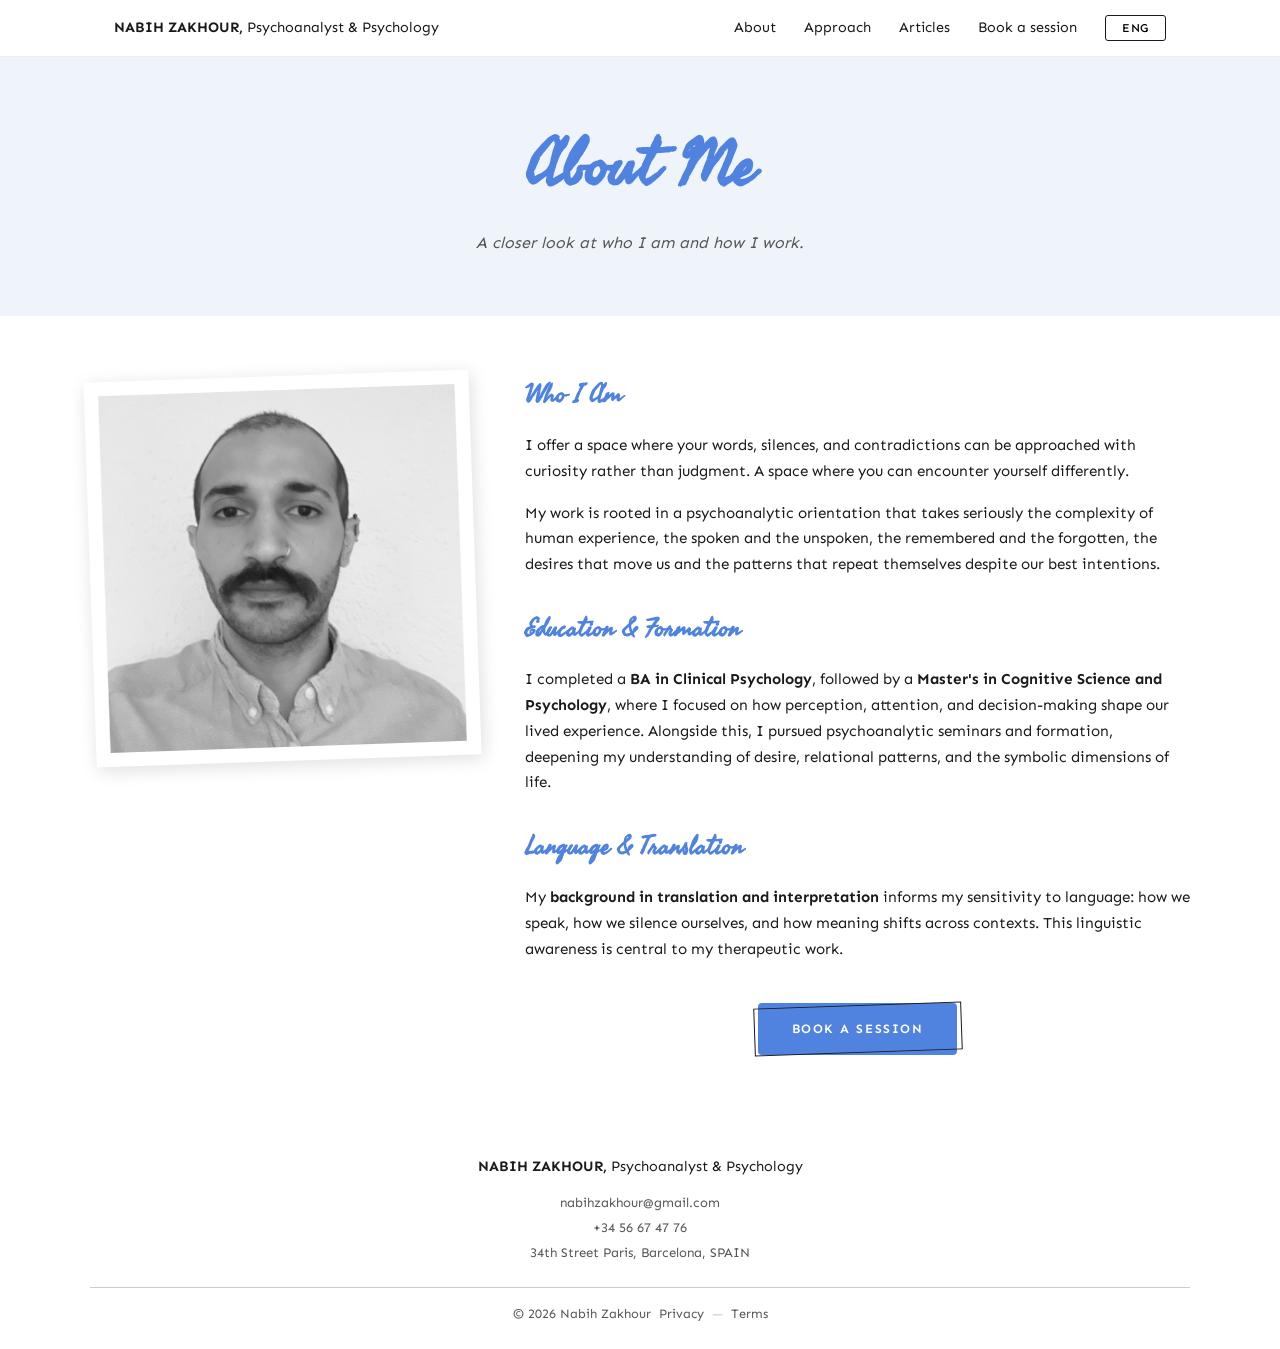
==== about.html @ 04f9e593 "Add Learn More and More About Me buttons to hero sections, create about page - Hero 1 (index.html): " ====
<!DOCTYPE html>
<html lang="en">
<head>
  <meta charset="UTF-8">
  <meta name="viewport" content="width=device-width, initial-scale=1.0">
  <title>About — Nabih Zakhour</title>
  <meta name="description" content="Learn more about Nabih Zakhour — Psychoanalyst based in Barcelona, Spain.">
  <link rel="preconnect" href="https://fonts.googleapis.com">
  <link rel="preconnect" href="https://fonts.gstatic.com" crossorigin>
  <link href="https://fonts.googleapis.com/css2?family=Seaweed+Script&family=Sen:wght@400;500;600;700;800&display=swap" rel="stylesheet">
  <link rel="stylesheet" href="css/style.css">
</head>
<body>

  <!-- Header -->
  <header class="header" id="header">
    <div class="header__inner">
      <a href="indexV2.html" class="header__logo">
        <span class="header__name">NABIH ZAKHOUR,</span> Psychoanalyst &amp; Psychology
      </a>
      <button class="header__menu-toggle" aria-label="Toggle menu" aria-expanded="false">
        <span></span><span></span><span></span>
      </button>
      <nav class="header__nav" id="main-nav">
        <a href="indexV2.html#about" class="header__nav-link">About</a>
        <a href="indexV2.html#approach" class="header__nav-link">Approach</a>
        <a href="indexV2.html#articles" class="header__nav-link">Articles</a>
        <a href="indexV2.html#contact" class="header__nav-link">Book a session</a>
        <button class="header__lang-btn">ENG</button>
      </nav>
    </div>
  </header>

  <!-- About Hero -->
  <section class="about-page-hero">
    <div class="about-page-hero__inner">
      <h1 class="about-page-hero__title">About Me</h1>
      <p class="about-page-hero__subtitle">A closer look at who I am and how I work.</p>
    </div>
  </section>

  <!-- About Content -->
  <section class="about-page">
    <div class="about-page__inner">
      <div class="about-page__image-wrapper">
        <div class="about__photo-frame">
          <img src="assets/images/portrait.jpg" alt="Nabih Zakhour" class="about__portrait">
        </div>
      </div>
      <div class="about-page__content">
        <h2>Who I Am</h2>
        <p>I offer a space where your words, silences, and contradictions can be approached with curiosity rather than judgment. A space where you can encounter yourself differently.</p>

        <p>My work is rooted in a psychoanalytic orientation that takes seriously the complexity of human experience, the spoken and the unspoken, the remembered and the forgotten, the desires that move us and the patterns that repeat themselves despite our best intentions.</p>

        <h2>Education & Formation</h2>
        <p>I completed a <strong>BA in Clinical Psychology</strong>, followed by a <strong>Master's in Cognitive Science and Psychology</strong>, where I focused on how perception, attention, and decision-making shape our lived experience. Alongside this, I pursued psychoanalytic seminars and formation, deepening my understanding of desire, relational patterns, and the symbolic dimensions of life.</p>

        <h2>Language & Translation</h2>
        <p>My <strong>background in translation and interpretation</strong> informs my sensitivity to language: how we speak, how we silence ourselves, and how meaning shifts across contexts. This linguistic awareness is central to my therapeutic work.</p>

        <div class="about-page__cta">
          <div class="btn-tilted-wrap">
            <a href="indexV2.html#contact" class="btn btn--primary">BOOK A SESSION</a>
          </div>
        </div>
      </div>
    </div>
  </section>

  <!-- Footer -->
  <footer class="footer">
    <div class="footer__inner">
      <p class="footer__brand"><strong>NABIH ZAKHOUR,</strong> Psychoanalyst &amp; Psychology</p>
      <div class="footer__contact">
        <a href="mailto:nabihzakhour@gmail.com">nabihzakhour@gmail.com</a>
        <span>+34 56 67 47 76</span>
        <span>34th Street Paris, Barcelona, SPAIN</span>
      </div>
      <div class="footer__bottom">
        <span>&copy; 2026 Nabih Zakhour</span>
        <a href="#">Privacy</a>
        <span class="footer__sep">—</span>
        <a href="#">Terms</a>
      </div>
    </div>
  </footer>

  <script src="js/main.js"></script>
</body>
</html>
---- css/style.css ----
/* =========================================
   CSS Variables & Reset
   ========================================= */

:root {
    --color-blue: #4a7abf;
    --color-blue-light: #c8daf0;
    --color-blue-bg: #d6e4f5;
    --color-blue-banner: #b8cfec;
    --color-white: #ffffff;
    --color-black: #1a1a1a;
    --color-gray: #555555;
    --color-gray-light: #f5f5f5;
    --color-border: #cccccc;

    --font-serif:
        "Sen", -apple-system, BlinkMacSystemFont, "Segoe UI", sans-serif;
    --font-sans:
        "Sen", -apple-system, BlinkMacSystemFont, "Segoe UI", sans-serif;
    --font-script: "Seaweed Script", cursive;

    --max-width: 1100px;
    --header-height: 56px;
}

*,
*::before,
*::after {
    margin: 0;
    padding: 0;
    box-sizing: border-box;
}

html {
    scroll-behavior: smooth;
    font-size: 16px;
}

body {
    font-family: var(--font-serif);
    color: var(--color-black);
    line-height: 1.6;
    background: var(--color-white);
    -webkit-font-smoothing: antialiased;
}

img {
    max-width: 100%;
    height: auto;
    display: block;
}

a {
    color: inherit;
    text-decoration: none;
}

h2 {
    font-family: var(--font-script);
    color: #5083e0;
    font-size: 250%;
}

/* =========================================
   Buttons
   ========================================= */

.btn {
    display: inline-block;
    font-family: var(--font-sans);
    font-size: 0.8rem;
    font-weight: 600;
    letter-spacing: 0.12em;
    padding: 14px 32px;
    cursor: pointer;
    transition: all 0.3s ease;
    text-align: center;
}

.btn--primary {
    background: #5083e0;
    color: var(--color-white);
    border: 2px solid #5083e0;
    border-radius: 4px;
}

.btn--primary:hover {
    background: #3a6cc5;
    color: var(--color-white);
}

.btn--light {
    background: #EEF4F9;
    color: var(--color-black);
    border: 2px solid #EEF4F9;
    border-radius: 4px;
}

.btn--light:hover {
    background: #dce8f3;
    border-color: #dce8f3;
}

.btn--small {
    font-size: 0.7rem;
    padding: 10px 22px;
}

.btn--outline {
    background: #5083e0;
    color: var(--color-white);
    border: 2px solid #5083e0;
    border-radius: 4px;
}

.btn--outline:hover {
    background: #3a6cc5;
    color: var(--color-white);
}

/* Tilted rectangle behind button */
.btn-tilted-wrap {
    position: relative;
    display: inline-block;
}

.btn-tilted-wrap::before {
    content: "";
    position: absolute;
    top: 2px;
    left: -4px;
    right: -4px;
    bottom: 2px;
    border: 1px solid var(--color-black);
    transform: rotate(-2deg);
    pointer-events: none;
    z-index: 2;
}

.btn-tilted-wrap .btn {
    position: relative;
    z-index: 1;
}

/* =========================================
   Header
   ========================================= */

.header {
    position: fixed;
    top: 0;
    left: 0;
    width: 100%;
    background: var(--color-white);
    z-index: 100;
    border-bottom: 1px solid #eee;
}

.header__inner {
    max-width: var(--max-width);
    margin: 0 auto;
    padding: 0 24px;
    height: var(--header-height);
    display: flex;
    align-items: center;
    justify-content: space-between;
}

.header__logo {
    font-family: var(--font-serif);
    font-size: 0.9rem;
    color: var(--color-black);
    white-space: nowrap;
}

.header__name {
    font-weight: 700;
}

.header__nav {
    display: flex;
    align-items: center;
    gap: 28px;
}

.header__nav-link {
    font-family: var(--font-serif);
    font-size: 0.9rem;
    color: var(--color-black);
    transition: color 0.2s;
}

.header__nav-link:hover {
    color: var(--color-blue);
}

.header__lang-btn {
    font-family: var(--font-sans);
    font-size: 0.75rem;
    font-weight: 500;
    letter-spacing: 0.05em;
    padding: 5px 16px;
    border: 1.5px solid var(--color-black);
    border-radius: 3px;
    background: transparent;
    cursor: pointer;
    transition: all 0.2s;
}

.header__lang-btn:hover {
    background: var(--color-black);
    color: var(--color-white);
}

/* Mobile menu toggle */
.header__menu-toggle {
    display: none;
    flex-direction: column;
    gap: 5px;
    background: none;
    border: none;
    cursor: pointer;
    padding: 4px;
}

.header__menu-toggle span {
    display: block;
    width: 24px;
    height: 2px;
    background: var(--color-black);
    transition: all 0.3s;
}

/* =========================================
   Hero Section
   ========================================= */

.hero {
    margin-top: var(--header-height);
    background: #fef8f3;
    padding: 40px 24px 60px;
}

.hero__inner {
    max-width: var(--max-width);
    margin: 0 auto;
    display: flex;
    align-items: center;
    gap: 40px;
}

.hero__illustration {
    flex: 0 0 40%;
    max-width: 400px;
}

.hero__illustration-img {
    width: 100%;
    height: auto;
}

.hero__content {
    flex: 1;
    text-align: center;
}

.hero__title {
    font-family: var(--font-serif);
    font-size: 1.9rem;
    font-weight: 700;
    line-height: 1.3;
    margin-bottom: 16px;
    color: var(--color-black);
}

.hero__subtitle {
    font-family: var(--font-serif);
    font-size: 1rem;
    font-style: italic;
    color: var(--color-gray);
    margin-bottom: 32px;
    line-height: 1.6;
}

.hero__buttons {
    display: flex;
    align-items: center;
    justify-content: center;
    gap: 16px;
    flex-wrap: wrap;
}

/* =========================================
   About Section
   ========================================= */

.about {
    padding: 80px 24px;
    background: #eef4f9;
}

.about__inner {
    max-width: var(--max-width);
    margin: 0 auto;
    display: flex;
    gap: 50px;
    align-items: flex-start;
}

.about__image-wrapper {
    flex: 0 0 38%;
    position: relative;
}

.about__photo-frame {
    display: inline-block;
    padding: 14px 14px 14px 14px;
    background: var(--color-white);
    box-shadow: 2px 4px 18px rgba(0, 0, 0, 0.13);
    transform: rotate(-2deg);
    position: relative;
}

.about__portrait {
    width: 100%;
    height: auto;
    object-fit: cover;
    filter: grayscale(100%);
}

.about__label {
    font-family: var(--font-script);
    font-size: 9.5rem;
    color: #6e9eef;
    position: absolute;
    bottom: -50px;
    left: -10px;
    line-height: 1;
    pointer-events: none;
    z-index: 2;
    transform: rotate(2deg);
}

.about__content {
    flex: 1;
    padding-top: 20px;
}

.about__content p {
    font-size: 0.95rem;
    line-height: 1.7;
    margin-bottom: 16px;
    color: var(--color-black);
}

.about__content strong {
    font-weight: 700;
}

/* =========================================
   Approach Section
   ========================================= */

.approach {
    padding: 80px 24px;
    background: #bcd9f2;
}

.approach__inner {
    max-width: 800px;
    margin: 0 auto;
}

.approach__title {
    font-family: var(--font-script);
    font-size: 9.6rem;
    font-weight: 400;
    color: #5083e0;
    text-align: center;
    margin-bottom: 40px;
    line-height: 1.1;
}

.approach__intro {
    font-size: 0.95rem;
    margin-bottom: 32px;
    color: var(--color-black);
}

.approach__principles {
    display: flex;
    flex-direction: column;
    gap: 24px;
}

.approach__principle h3 {
    font-family: var(--font-serif);
    font-size: 0.95rem;
    font-weight: 700;
    margin-bottom: 4px;
    color: var(--color-black);
}

.approach__marker {
    color: var(--color-blue);
    margin-right: 4px;
}

.approach__principle p {
    font-size: 0.93rem;
    line-height: 1.65;
    color: var(--color-gray);
}

/* =========================================
   Articles Section
   ========================================= */

.articles {
    padding: 80px 24px;
    background: #eef4f9;
}

.articles__inner {
    max-width: var(--max-width);
    margin: 0 auto;
}

.articles__title {
    font-family: var(--font-sans);
    font-size: 1.1rem;
    font-weight: 600;
    letter-spacing: 0.15em;
    text-align: center;
    margin-bottom: 40px;
    color: var(--color-black);
}

.articles__grid {
    display: grid;
    grid-template-columns: repeat(3, 1fr);
    gap: 24px;
}

.article-card {
    border: 1.5px solid var(--color-border);
    padding: 20px;
    transition: box-shadow 0.3s;
}

.article-card:hover {
    box-shadow: 0 4px 16px rgba(0, 0, 0, 0.08);
}

.article-card__date {
    display: block;
    font-family: var(--font-serif);
    font-size: 0.82rem;
    font-style: italic;
    color: var(--color-gray);
    margin-bottom: 14px;
}

.article-card__image {
    width: 100%;
    aspect-ratio: 4 / 3;
    overflow: hidden;
    margin-bottom: 16px;
    background: var(--color-gray-light);
}

.article-card__image img {
    width: 100%;
    height: 100%;
    object-fit: cover;
}

.article-card__title {
    font-family: var(--font-sans);
    font-size: 0.8rem;
    font-weight: 700;
    letter-spacing: 0.06em;
    text-transform: uppercase;
    margin-bottom: 10px;
    color: var(--color-black);
    line-height: 1.4;
}

.article-card__excerpt {
    font-family: var(--font-serif);
    font-size: 0.85rem;
    line-height: 1.6;
    color: var(--color-gray);
}

/* =========================================
   Contact Section
   ========================================= */

.contact {
    background: #fef8f3;
}

.contact__banner {
    background: #fef8f3;
    padding: 40px 24px 50px;
    text-align: center;
}

.contact__title {
    font-family: var(--font-script);
    font-size: 9.6rem;
    font-weight: 400;
    color: #5083e0;
    line-height: 1;
}

.contact__inner {
    padding: 0 24px 60px;
    text-align: center;
}

.contact__content {
    max-width: 600px;
    margin: 0 auto;
}

.contact__illustration {
    margin: -20px auto 24px;
    max-width: 180px;
}

.contact__illustration-img {
    width: 100%;
}

.contact__text {
    font-family: var(--font-serif);
    font-size: 0.95rem;
    line-height: 1.7;
    color: var(--color-black);
    margin-bottom: 28px;
}

/* =========================================
   Footer
   ========================================= */

.footer {
    background: var(--color-white);
    padding: 40px 24px 24px;
    text-align: center;
}

.footer__inner {
    max-width: var(--max-width);
    margin: 0 auto;
}

.footer__brand {
    font-family: var(--font-serif);
    font-size: 0.9rem;
    margin-bottom: 14px;
}

.footer__contact {
    display: flex;
    flex-direction: column;
    align-items: center;
    gap: 4px;
    font-family: var(--font-serif);
    font-size: 0.82rem;
    color: var(--color-gray);
    margin-bottom: 24px;
}

.footer__contact a {
    color: var(--color-gray);
    transition: color 0.2s;
}

.footer__contact a:hover {
    color: var(--color-blue);
}

.footer__bottom {
    font-family: var(--font-serif);
    font-size: 0.8rem;
    color: var(--color-gray);
    display: flex;
    justify-content: center;
    align-items: center;
    gap: 8px;
    border-top: 1px solid var(--color-border);
    padding-top: 16px;
}

.footer__bottom a {
    color: var(--color-gray);
    transition: color 0.2s;
}

.footer__bottom a:hover {
    color: var(--color-blue);
}

.footer__sep {
    color: var(--color-border);
}

/* =========================================
   About Page
   ========================================= */

.about-page-hero {
    margin-top: var(--header-height);
    background: #eef4f9;
    padding: 60px 24px;
    text-align: center;
}

.about-page-hero__inner {
    max-width: var(--max-width);
    margin: 0 auto;
}

.about-page-hero__title {
    font-family: var(--font-script);
    font-size: 4rem;
    color: #5083e0;
    margin-bottom: 12px;
}

.about-page-hero__subtitle {
    font-family: var(--font-serif);
    font-size: 1rem;
    font-style: italic;
    color: var(--color-gray);
}

.about-page {
    padding: 60px 24px;
    background: var(--color-white);
}

.about-page__inner {
    max-width: var(--max-width);
    margin: 0 auto;
    display: flex;
    gap: 50px;
    align-items: flex-start;
}

.about-page__image-wrapper {
    flex: 0 0 35%;
    position: sticky;
    top: calc(var(--header-height) + 24px);
}

.about-page__content {
    flex: 1;
}

.about-page__content h2 {
    font-size: 1.6rem;
    margin-bottom: 16px;
    margin-top: 32px;
}

.about-page__content h2:first-child {
    margin-top: 0;
}

.about-page__content p {
    font-size: 0.95rem;
    line-height: 1.7;
    margin-bottom: 16px;
    color: var(--color-black);
}

.about-page__cta {
    margin-top: 40px;
    text-align: center;
}

/* =========================================
   Responsive Design
   ========================================= */

@media (max-width: 900px) {
    .hero__inner {
        flex-direction: column;
        text-align: center;
    }

    .hero__illustration {
        flex: none;
        max-width: 280px;
        margin: 0 auto;
    }

    .hero__title {
        font-size: 1.6rem;
    }

    .about__inner {
        flex-direction: column;
    }

    .about__image-wrapper {
        flex: none;
        max-width: 350px;
        margin: 0 auto;
    }

    .about__label {
        font-size: 4rem;
    }

    .about-page__inner {
        flex-direction: column;
    }

    .about-page__image-wrapper {
        flex: none;
        max-width: 350px;
        margin: 0 auto;
        position: static;
    }

    .articles__grid {
        grid-template-columns: repeat(2, 1fr);
    }

    .approach__title,
    .contact__title {
        font-size: 4.5rem;
    }
}

@media (max-width: 640px) {
    .header__nav {
        display: none;
        position: absolute;
        top: var(--header-height);
        left: 0;
        width: 100%;
        background: var(--color-white);
        flex-direction: column;
        padding: 20px 24px;
        gap: 16px;
        border-bottom: 1px solid #eee;
        box-shadow: 0 4px 12px rgba(0, 0, 0, 0.06);
    }

    .header__nav.is-open {
        display: flex;
    }

    .header__menu-toggle {
        display: flex;
    }

    .header__menu-toggle.is-open span:nth-child(1) {
        transform: rotate(45deg) translate(5px, 5px);
    }

    .header__menu-toggle.is-open span:nth-child(2) {
        opacity: 0;
    }

    .header__menu-toggle.is-open span:nth-child(3) {
        transform: rotate(-45deg) translate(5px, -5px);
    }

    .hero {
        padding: 30px 20px 40px;
    }

    .hero__title {
        font-size: 1.4rem;
    }

    .about {
        padding: 50px 20px;
    }

    .about__label {
        font-size: 3.5rem;
    }

    .approach {
        padding: 50px 20px;
    }

    .approach__title,
    .contact__title {
        font-size: 3.2rem;
    }

    .articles__grid {
        grid-template-columns: 1fr;
    }

    .articles {
        padding: 50px 20px;
    }
}
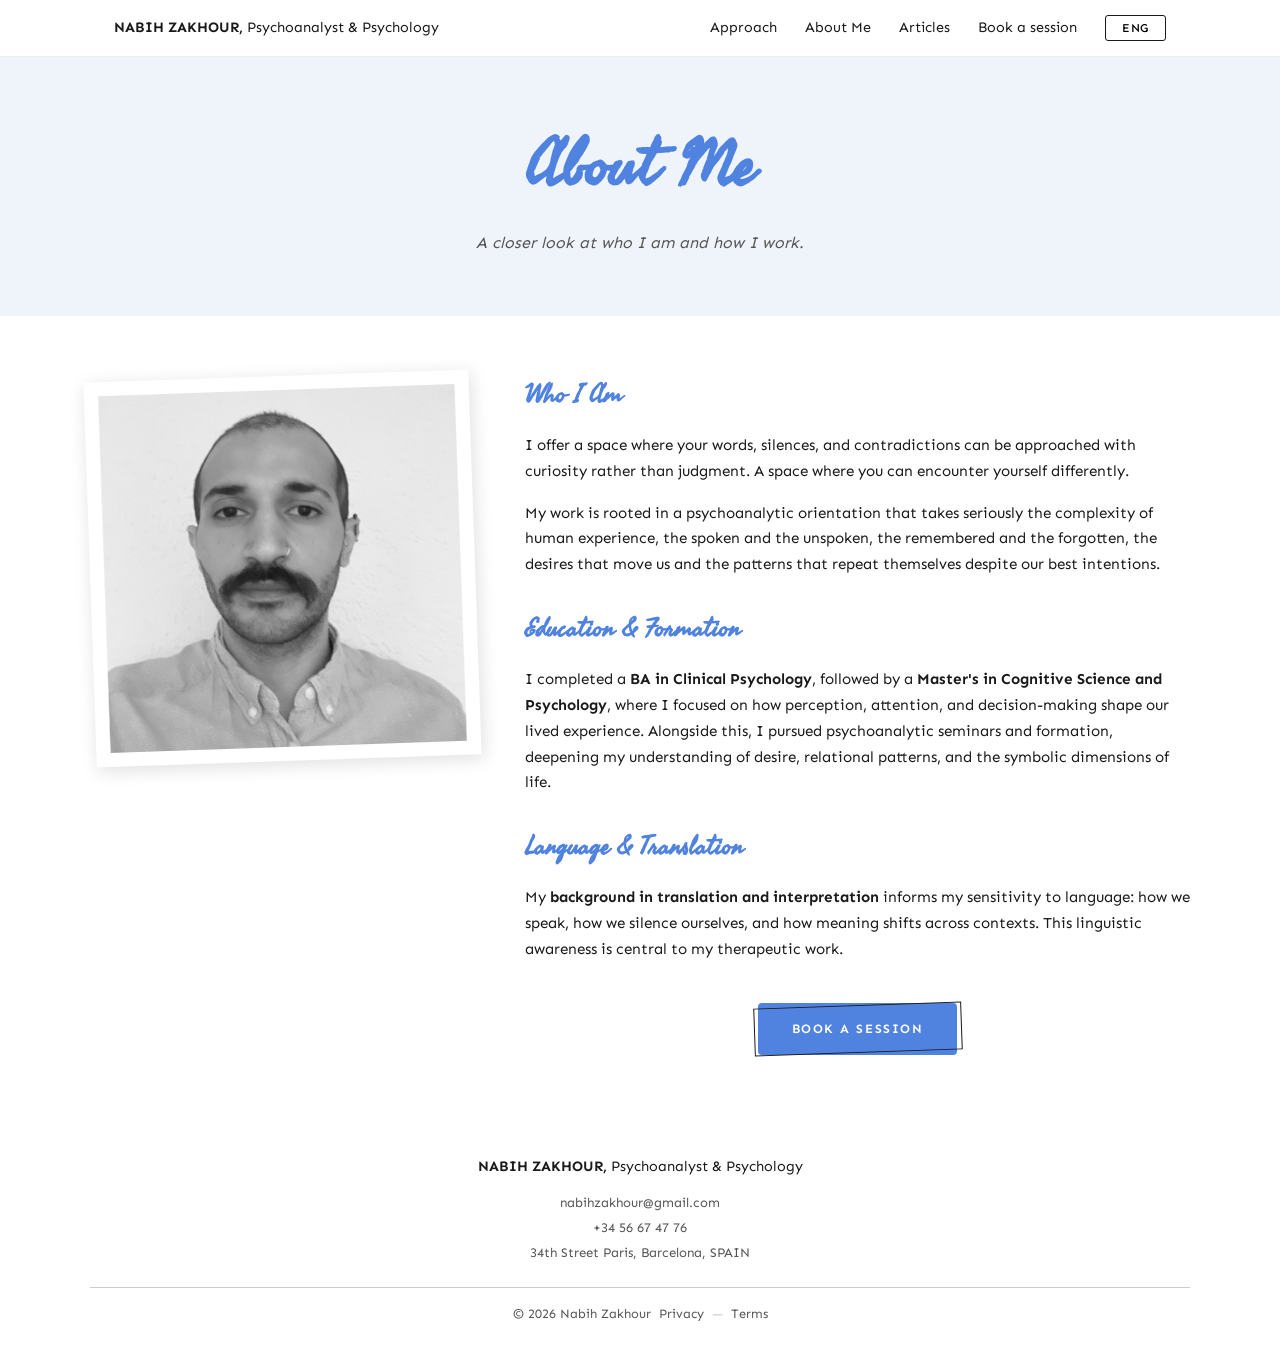
==== commit 33952657: "Deleted unecessary indexV2" ====
--- a/about.html
+++ b/about.html
@@ -22,8 +22,8 @@
         <span></span><span></span><span></span>
       </button>
       <nav class="header__nav" id="main-nav">
-        <a href="indexV2.html#about" class="header__nav-link">About</a>
         <a href="indexV2.html#approach" class="header__nav-link">Approach</a>
+        <a href="about.html" class="header__nav-link">About Me</a>
         <a href="indexV2.html#articles" class="header__nav-link">Articles</a>
         <a href="indexV2.html#contact" class="header__nav-link">Book a session</a>
         <button class="header__lang-btn">ENG</button>
--- a/css/style.css
+++ b/css/style.css
@@ -90,9 +90,9 @@
 }
 
 .btn--light {
-    background: #EEF4F9;
-    color: var(--color-black);
-    border: 2px solid #EEF4F9;
+    background: #eef4f9;
+    color: var(--color-black);
+    border: 2px solid #eef4f9;
     border-radius: 4px;
 }
 
@@ -115,6 +115,19 @@
 
 .btn--outline:hover {
     background: #3a6cc5;
+    color: var(--color-white);
+}
+
+.btn--outline-light {
+    background: transparent;
+    color: var(--color-black);
+    border: 2px solid var(--color-black);
+    border-radius: 4px;
+}
+
+.btn--outline-light:hover {
+    background: #5083e0;
+    border-color: #5083e0;
     color: var(--color-white);
 }
 
@@ -348,7 +361,7 @@
 
 .about__content p {
     font-size: 0.95rem;
-    line-height: 1.7;
+    line-height: 0.7;
     margin-bottom: 16px;
     color: var(--color-black);
 }
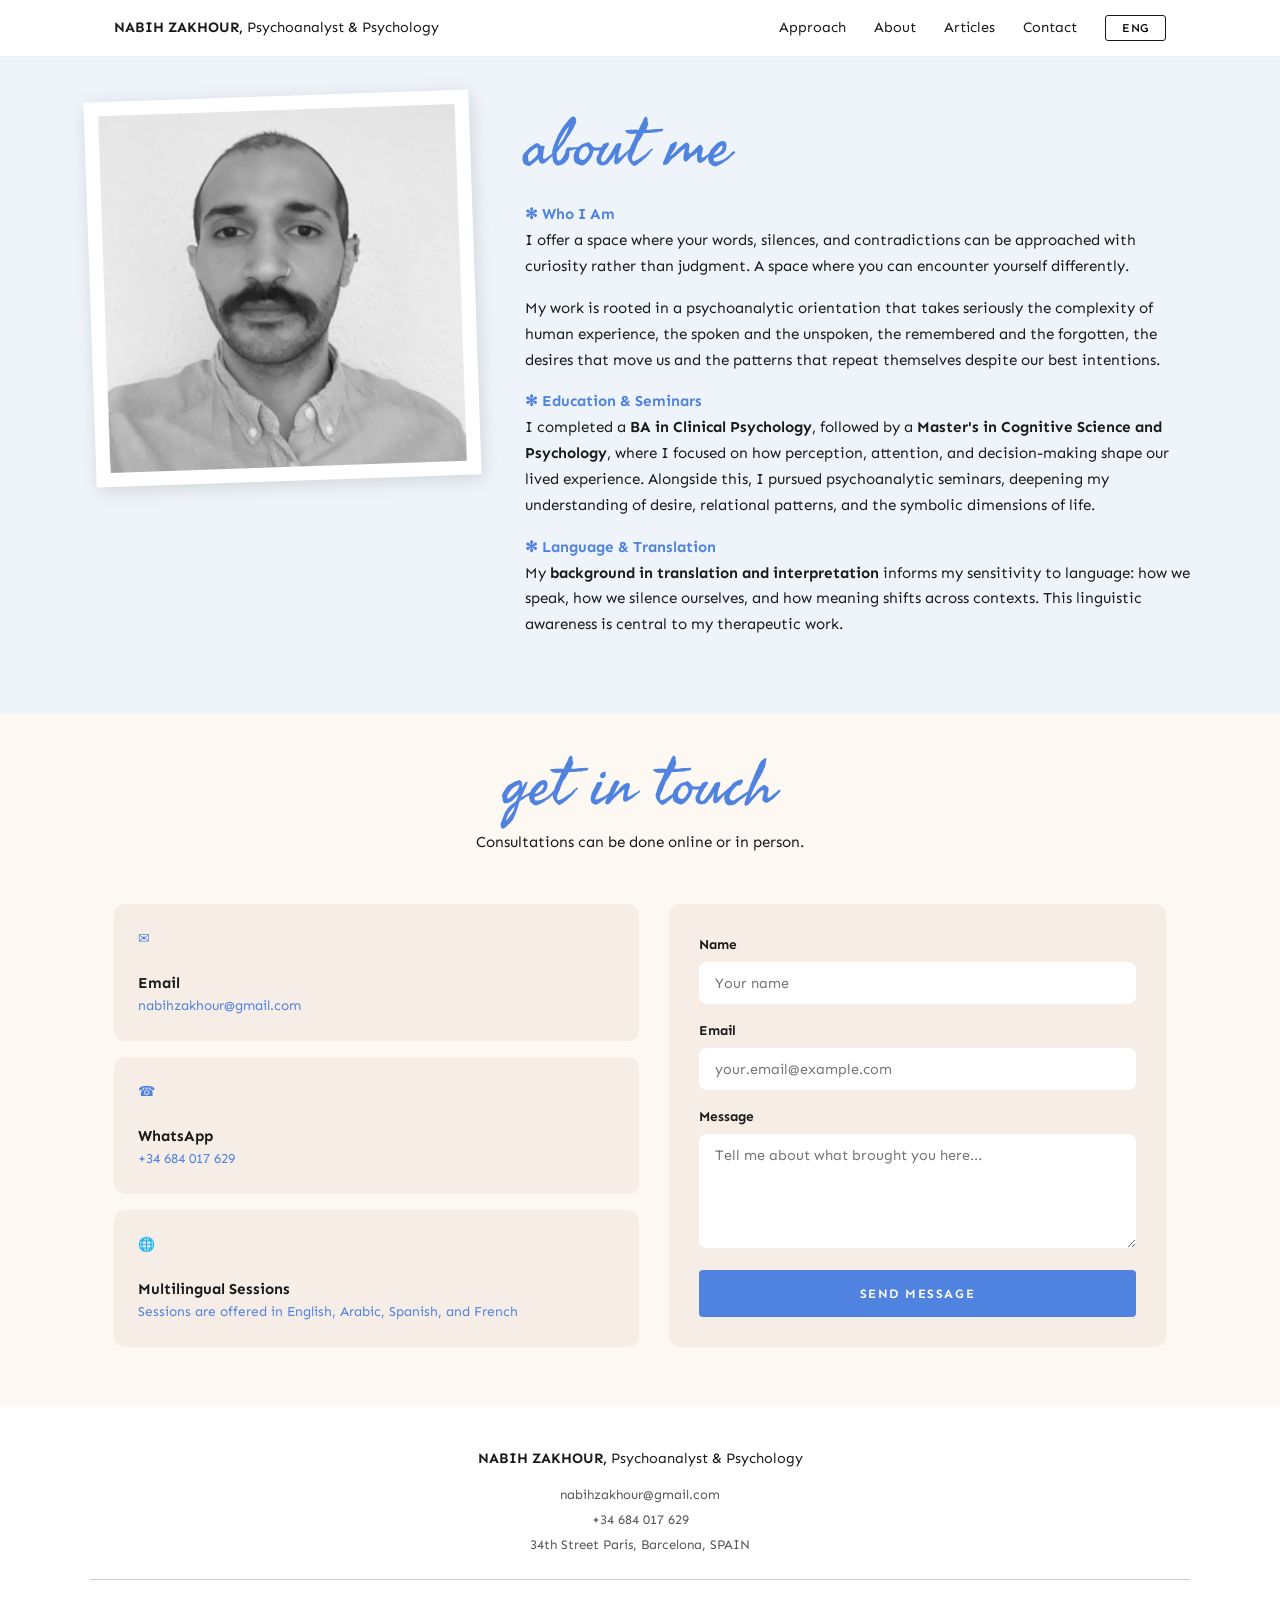
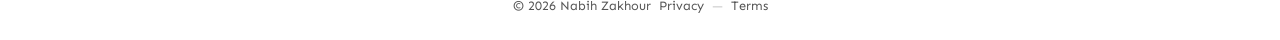
==== commit 72141e78: "Big updates: added contact form" ====
--- a/about.html
+++ b/about.html
@@ -1,91 +1,207 @@
-<!DOCTYPE html>
+<!doctype html>
 <html lang="en">
-<head>
-  <meta charset="UTF-8">
-  <meta name="viewport" content="width=device-width, initial-scale=1.0">
-  <title>About — Nabih Zakhour</title>
-  <meta name="description" content="Learn more about Nabih Zakhour — Psychoanalyst based in Barcelona, Spain.">
-  <link rel="preconnect" href="https://fonts.googleapis.com">
-  <link rel="preconnect" href="https://fonts.gstatic.com" crossorigin>
-  <link href="https://fonts.googleapis.com/css2?family=Seaweed+Script&family=Sen:wght@400;500;600;700;800&display=swap" rel="stylesheet">
-  <link rel="stylesheet" href="css/style.css">
-</head>
-<body>
-
-  <!-- Header -->
-  <header class="header" id="header">
-    <div class="header__inner">
-      <a href="indexV2.html" class="header__logo">
-        <span class="header__name">NABIH ZAKHOUR,</span> Psychoanalyst &amp; Psychology
-      </a>
-      <button class="header__menu-toggle" aria-label="Toggle menu" aria-expanded="false">
-        <span></span><span></span><span></span>
-      </button>
-      <nav class="header__nav" id="main-nav">
-        <a href="indexV2.html#approach" class="header__nav-link">Approach</a>
-        <a href="about.html" class="header__nav-link">About Me</a>
-        <a href="indexV2.html#articles" class="header__nav-link">Articles</a>
-        <a href="indexV2.html#contact" class="header__nav-link">Book a session</a>
-        <button class="header__lang-btn">ENG</button>
-      </nav>
-    </div>
-  </header>
-
-  <!-- About Hero -->
-  <section class="about-page-hero">
-    <div class="about-page-hero__inner">
-      <h1 class="about-page-hero__title">About Me</h1>
-      <p class="about-page-hero__subtitle">A closer look at who I am and how I work.</p>
-    </div>
-  </section>
-
-  <!-- About Content -->
-  <section class="about-page">
-    <div class="about-page__inner">
-      <div class="about-page__image-wrapper">
-        <div class="about__photo-frame">
-          <img src="assets/images/portrait.jpg" alt="Nabih Zakhour" class="about__portrait">
-        </div>
-      </div>
-      <div class="about-page__content">
-        <h2>Who I Am</h2>
-        <p>I offer a space where your words, silences, and contradictions can be approached with curiosity rather than judgment. A space where you can encounter yourself differently.</p>
-
-        <p>My work is rooted in a psychoanalytic orientation that takes seriously the complexity of human experience, the spoken and the unspoken, the remembered and the forgotten, the desires that move us and the patterns that repeat themselves despite our best intentions.</p>
-
-        <h2>Education & Formation</h2>
-        <p>I completed a <strong>BA in Clinical Psychology</strong>, followed by a <strong>Master's in Cognitive Science and Psychology</strong>, where I focused on how perception, attention, and decision-making shape our lived experience. Alongside this, I pursued psychoanalytic seminars and formation, deepening my understanding of desire, relational patterns, and the symbolic dimensions of life.</p>
-
-        <h2>Language & Translation</h2>
-        <p>My <strong>background in translation and interpretation</strong> informs my sensitivity to language: how we speak, how we silence ourselves, and how meaning shifts across contexts. This linguistic awareness is central to my therapeutic work.</p>
-
-        <div class="about-page__cta">
-          <div class="btn-tilted-wrap">
-            <a href="indexV2.html#contact" class="btn btn--primary">BOOK A SESSION</a>
-          </div>
-        </div>
-      </div>
-    </div>
-  </section>
-
-  <!-- Footer -->
-  <footer class="footer">
-    <div class="footer__inner">
-      <p class="footer__brand"><strong>NABIH ZAKHOUR,</strong> Psychoanalyst &amp; Psychology</p>
-      <div class="footer__contact">
-        <a href="mailto:nabihzakhour@gmail.com">nabihzakhour@gmail.com</a>
-        <span>+34 56 67 47 76</span>
-        <span>34th Street Paris, Barcelona, SPAIN</span>
-      </div>
-      <div class="footer__bottom">
-        <span>&copy; 2026 Nabih Zakhour</span>
-        <a href="#">Privacy</a>
-        <span class="footer__sep">—</span>
-        <a href="#">Terms</a>
-      </div>
-    </div>
-  </footer>
-
-  <script src="js/main.js"></script>
-</body>
+    <head>
+        <meta charset="UTF-8" />
+        <meta name="viewport" content="width=device-width, initial-scale=1.0" />
+        <title>About — Nabih Zakhour</title>
+        <meta
+            name="description"
+            content="Learn more about Nabih Zakhour — Psychoanalyst based in Barcelona, Spain."
+        />
+        <link rel="preconnect" href="https://fonts.googleapis.com" />
+        <link rel="preconnect" href="https://fonts.gstatic.com" crossorigin />
+        <link
+            href="https://fonts.googleapis.com/css2?family=Seaweed+Script&family=Sen:wght@400;500;600;700;800&display=swap"
+            rel="stylesheet"
+        />
+        <link rel="stylesheet" href="css/style.css" />
+    </head>
+    <body>
+        <!-- Header -->
+        <header class="header" id="header">
+            <div class="header__inner">
+                <a href="index.html" class="header__logo">
+                    <span class="header__name">NABIH ZAKHOUR,</span>
+                    Psychoanalyst &amp; Psychology
+                </a>
+                <button
+                    class="header__menu-toggle"
+                    aria-label="Toggle menu"
+                    aria-expanded="false"
+                >
+                    <span></span><span></span><span></span>
+                </button>
+                <nav class="header__nav" id="main-nav">
+                    <a href="index.html#approach" class="header__nav-link"
+                        >Approach</a
+                    >
+                    <a href="about.html" class="header__nav-link">About</a>
+                    <a href="index.html#articles" class="header__nav-link"
+                        >Articles</a
+                    >
+                    <a href="index.html#contact" class="header__nav-link"
+                        >Contact</a
+                    >
+                    <button class="header__lang-btn">ENG</button>
+                </nav>
+            </div>
+        </header>
+
+        <!-- About Content -->
+        <section class="about-page">
+            <div class="about-page__inner">
+                <div class="about-page__image-wrapper">
+                    <div class="about__photo-frame">
+                        <img
+                            src="assets/images/portrait.jpg"
+                            alt="Nabih Zakhour"
+                            class="about__portrait"
+                        />
+                    </div>
+                </div>
+                <div class="about-page__content">
+                    <h2 class="about-page__title">about me</h2>
+                    <p>
+                        <strong>✻ Who I Am</strong><br />
+                        I offer a space where your words, silences, and
+                        contradictions can be approached with curiosity rather
+                        than judgment. A space where you can encounter yourself
+                        differently.
+                    </p>
+
+                    <p>
+                        My work is rooted in a psychoanalytic orientation that
+                        takes seriously the complexity of human experience, the
+                        spoken and the unspoken, the remembered and the
+                        forgotten, the desires that move us and the patterns
+                        that repeat themselves despite our best intentions.
+                    </p>
+
+                    <p>
+                        <strong>✻ Education & Seminars</strong><br />
+                        I completed a
+                        <strong>BA in Clinical Psychology</strong>, followed by
+                        a
+                        <strong
+                            >Master's in Cognitive Science and
+                            Psychology</strong
+                        >, where I focused on how perception, attention, and
+                        decision-making shape our lived experience. Alongside
+                        this, I pursued psychoanalytic seminars, deepening my
+                        understanding of desire, relational patterns, and the
+                        symbolic dimensions of life.
+                    </p>
+
+                    <p>
+                        <strong>✻ Language & Translation</strong><br />
+                        My
+                        <strong
+                            >background in translation and
+                            interpretation</strong
+                        >
+                        informs my sensitivity to language: how we speak, how we
+                        silence ourselves, and how meaning shifts across
+                        contexts. This linguistic awareness is central to my
+                        therapeutic work.
+                    </p>
+                        </div>
+                    </div>
+                </div>
+            </div>
+        </section>
+
+        <!-- Get In Touch -->
+        <section class="contact contact--about" id="contact">
+            <div class="contact__banner">
+                <h2 class="contact__title">get in touch</h2>
+                    <p class="contact__subtitle">
+                        Consultations can be done online or in person.
+                    </p>
+                </div>
+                <div class="get-in-touch__grid">
+                    <div class="get-in-touch__info">
+                        <div class="get-in-touch__card">
+                            <span class="get-in-touch__icon">&#9993;</span>
+                            <strong>Email</strong>
+                            <a href="mailto:nabihzakhour@gmail.com"
+                                >nabihzakhour@gmail.com</a
+                            >
+                        </div>
+                        <div class="get-in-touch__card">
+                            <span class="get-in-touch__icon">&#9742;</span>
+                            <strong>WhatsApp</strong>
+                            <a href="tel:+34566747476">+34 684 017 629</a>
+                        </div>
+                        <div class="get-in-touch__card">
+                            <span class="get-in-touch__icon">&#127760;</span>
+                            <strong>Multilingual Sessions</strong>
+                            <span
+                                >Sessions are offered in English,
+                                Arabic, Spanish, and French</span
+                            >
+                        </div>
+                    </div>
+                    <form class="get-in-touch__form" onsubmit="return false;">
+                        <label class="get-in-touch__form-label" for="git-name"
+                            >Name</label
+                        >
+                        <input
+                            class="get-in-touch__form-input"
+                            type="text"
+                            id="git-name"
+                            placeholder="Your name"
+                        />
+                        <label class="get-in-touch__form-label" for="git-email"
+                            >Email</label
+                        >
+                        <input
+                            class="get-in-touch__form-input"
+                            type="email"
+                            id="git-email"
+                            placeholder="your.email@example.com"
+                        />
+                        <label
+                            class="get-in-touch__form-label"
+                            for="git-message"
+                            >Message</label
+                        >
+                        <textarea
+                            class="get-in-touch__form-textarea"
+                            id="git-message"
+                            rows="5"
+                            placeholder="Tell me about what brought you here..."
+                        ></textarea>
+                        <button class="get-in-touch__form-btn" type="submit">
+                            Send Message
+                        </button>
+                    </form>
+                </div>
+            </div>
+        </section>
+
+        <!-- Footer -->
+        <footer class="footer">
+            <div class="footer__inner">
+                <p class="footer__brand">
+                    <strong>NABIH ZAKHOUR,</strong> Psychoanalyst &amp;
+                    Psychology
+                </p>
+                <div class="footer__contact">
+                    <a href="mailto:nabihzakhour@gmail.com"
+                        >nabihzakhour@gmail.com</a
+                    >
+                    <span>+34 684 017 629</span>
+                    <span>34th Street Paris, Barcelona, SPAIN</span>
+                </div>
+                <div class="footer__bottom">
+                    <span>&copy; 2026 Nabih Zakhour</span>
+                    <a href="#">Privacy</a>
+                    <span class="footer__sep">—</span>
+                    <a href="#">Terms</a>
+                </div>
+            </div>
+        </footer>
+
+        <script src="js/main.js"></script>
+    </body>
 </html>
--- a/css/style.css
+++ b/css/style.css
@@ -289,7 +289,6 @@
 .hero__subtitle {
     font-family: var(--font-serif);
     font-size: 1rem;
-    font-style: italic;
     color: var(--color-gray);
     margin-bottom: 32px;
     line-height: 1.6;
@@ -361,7 +360,7 @@
 
 .about__content p {
     font-size: 0.95rem;
-    line-height: 0.7;
+    line-height: 1.8;
     margin-bottom: 16px;
     color: var(--color-black);
 }
@@ -556,6 +555,149 @@
 }
 
 /* =========================================
+   Get In Touch (About page)
+   ========================================= */
+
+.contact--about {
+    background: #fef8f3;
+}
+
+.contact--about .contact__banner {
+    background: transparent;
+}
+
+.contact--about .contact__title {
+    color: #5083e0;
+    font-size: 4rem;
+    font-style: bold;
+}
+
+.contact--about .contact__subtitle {
+    font-family: var(--font-serif);
+    font-size: 0.95rem;
+    color: var(--color-black);
+    margin-top: 12px;
+}
+
+.get-in-touch__grid {
+    display: flex;
+    gap: 30px;
+    align-items: stretch;
+    padding: 0 24px 60px;
+    max-width: var(--max-width);
+    margin: 0 auto;
+}
+
+.get-in-touch__info {
+    flex: 1.2;
+    display: flex;
+    flex-direction: column;
+    gap: 16px;
+}
+
+.get-in-touch__card {
+    background: #f5ede6;
+    border-radius: 10px;
+    padding: 24px;
+    display: flex;
+    flex-direction: column;
+    flex: 1;
+}
+
+.get-in-touch__card strong {
+    margin-top: auto;
+}
+
+.get-in-touch__icon {
+    font-size: 1.6rem;
+    margin-bottom: 6px;
+    color: #5083e0;
+}
+
+.get-in-touch__card strong {
+    font-family: var(--font-sans);
+    font-size: 0.95rem;
+    color: var(--color-black);
+}
+
+.get-in-touch__card a,
+.get-in-touch__card span {
+    font-family: var(--font-sans);
+    font-size: 0.85rem;
+    color: #5083e0;
+    text-decoration: none;
+}
+
+.get-in-touch__card a:hover {
+    text-decoration: underline;
+}
+
+.get-in-touch__form {
+    flex: 1;
+    background: #f5ede6;
+    border-radius: 10px;
+    padding: 30px;
+    display: flex;
+    flex-direction: column;
+    gap: 6px;
+}
+
+.get-in-touch__form-label {
+    font-family: var(--font-sans);
+    font-size: 0.85rem;
+    font-weight: 700;
+    color: var(--color-black);
+    margin-top: 10px;
+}
+
+.get-in-touch__form-label:first-child {
+    margin-top: 0;
+}
+
+.get-in-touch__form-input,
+.get-in-touch__form-textarea {
+    font-family: var(--font-sans);
+    font-size: 0.9rem;
+    padding: 12px 16px;
+    border: none;
+    border-radius: 8px;
+    background: var(--color-white);
+    color: var(--color-black);
+    outline: none;
+}
+
+.get-in-touch__form-input:focus,
+.get-in-touch__form-textarea:focus {
+    box-shadow: 0 0 0 2px var(--color-blue);
+}
+
+.get-in-touch__form-textarea {
+    resize: vertical;
+    flex: 1;
+}
+
+.get-in-touch__form-btn {
+    font-family: var(--font-sans);
+    font-size: 0.8rem;
+    font-weight: 600;
+    letter-spacing: 0.12em;
+    color: var(--color-white);
+    background: #5083e0;
+    border: 2px solid #5083e0;
+    border-radius: 4px;
+    padding: 14px 32px;
+    margin-top: 16px;
+    cursor: pointer;
+    transition: all 0.3s ease;
+    text-transform: uppercase;
+}
+
+.get-in-touch__form-btn:hover {
+    background: #3a6cc5;
+    color: var(--color-white);
+}
+
+/* =========================================
    Footer
    ========================================= */
 
@@ -641,27 +783,30 @@
     font-family: var(--font-script);
     font-size: 4rem;
     color: #5083e0;
-    margin-bottom: 12px;
-}
-
-.about-page-hero__subtitle {
-    font-family: var(--font-serif);
-    font-size: 1rem;
-    font-style: italic;
-    color: var(--color-gray);
+    margin-bottom: 4px;
 }
 
 .about-page {
     padding: 60px 24px;
-    background: var(--color-white);
+    padding-top: calc(var(--header-height) + 40px);
+    background: #eef4f9;
 }
 
 .about-page__inner {
     max-width: var(--max-width);
     margin: 0 auto;
     display: flex;
+    flex-wrap: wrap;
     gap: 50px;
     align-items: flex-start;
+}
+
+.about-page__title {
+    font-family: var(--font-script);
+    font-size: 4rem;
+    font-weight: 400;
+    color: #5083e0;
+    margin-bottom: 0;
 }
 
 .about-page__image-wrapper {
@@ -675,13 +820,25 @@
 }
 
 .about-page__content h2 {
-    font-size: 1.6rem;
-    margin-bottom: 16px;
-    margin-top: 32px;
-}
-
-.about-page__content h2:first-child {
+    font-family: var(--font-sans);
+    font-weight: 700;
+    margin-bottom: 4px;
+    color: var(--color-black);
+}
+
+.about-page__content .about-page__title {
+    font-family: var(--font-script);
+    font-size: 4rem;
+    font-weight: 400;
+    color: #5083e0;
+}
+
+.about-page__content h3:first-child {
     margin-top: 0;
+}
+
+.about-page__content p > strong:first-child {
+    color: #5083e0;
 }
 
 .about-page__content p {
@@ -748,6 +905,10 @@
     .approach__title,
     .contact__title {
         font-size: 4.5rem;
+    }
+
+    .get-in-touch__grid {
+        flex-direction: column;
     }
 }
 
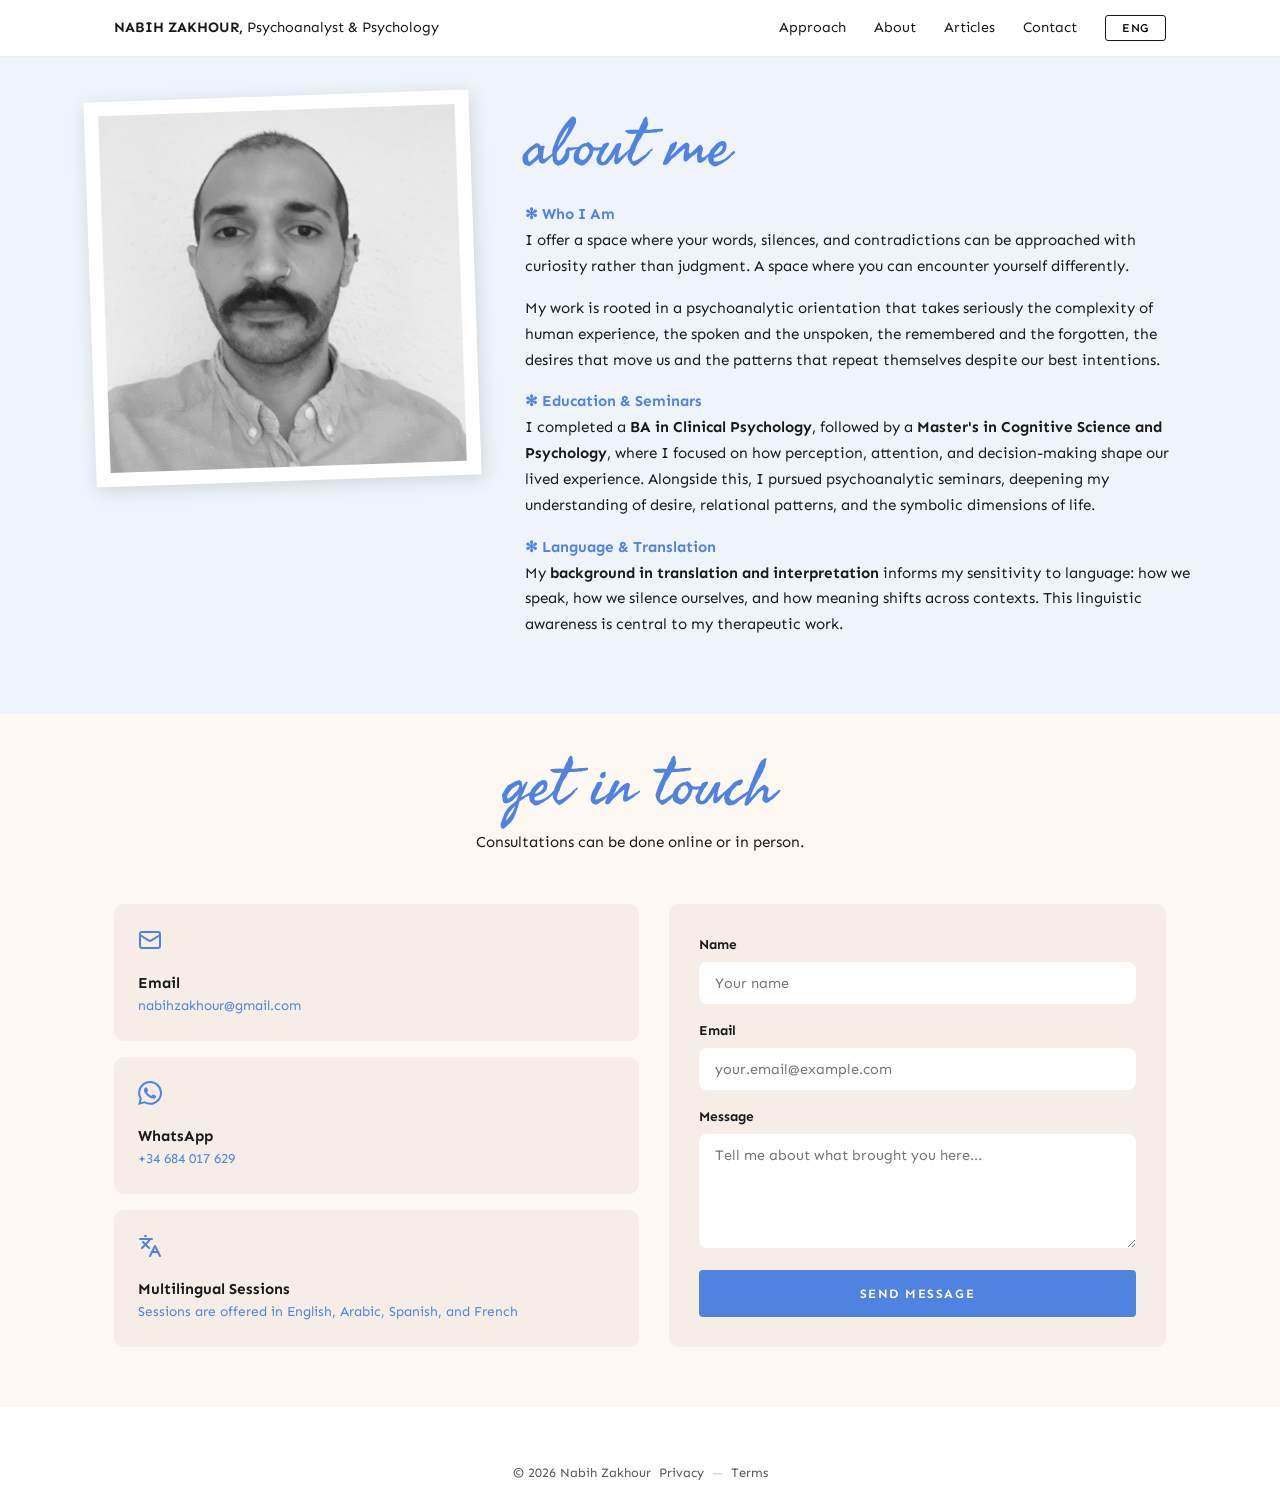
==== commit 93b470c5: "UI changes and icons added" ====
--- a/about.html
+++ b/about.html
@@ -121,19 +121,19 @@
                 <div class="get-in-touch__grid">
                     <div class="get-in-touch__info">
                         <div class="get-in-touch__card">
-                            <span class="get-in-touch__icon">&#9993;</span>
+                            <span class="get-in-touch__icon"><svg xmlns="http://www.w3.org/2000/svg" width="24" height="24" viewBox="0 0 24 24" fill="none" stroke="currentColor" stroke-width="2" stroke-linecap="round" stroke-linejoin="round"><rect width="20" height="16" x="2" y="4" rx="2"></rect><path d="m22 7-8.97 5.7a1.94 1.94 0 0 1-2.06 0L2 7"></path></svg></span>
                             <strong>Email</strong>
                             <a href="mailto:nabihzakhour@gmail.com"
                                 >nabihzakhour@gmail.com</a
                             >
                         </div>
                         <div class="get-in-touch__card">
-                            <span class="get-in-touch__icon">&#9742;</span>
+                            <span class="get-in-touch__icon"><svg viewBox="0 0 24 24" fill="currentColor" width="24" height="24" xmlns="http://www.w3.org/2000/svg"><path d="M17.472 14.382c-.297-.149-1.758-.867-2.03-.967-.273-.099-.471-.148-.67.15-.197.297-.767.966-.94 1.164-.173.199-.347.223-.644.075-.297-.15-1.255-.463-2.39-1.475-.883-.788-1.48-1.761-1.653-2.059-.173-.297-.018-.458.13-.606.134-.133.298-.347.446-.52.149-.174.198-.298.298-.497.099-.198.05-.371-.025-.52-.075-.149-.669-1.612-.916-2.207-.242-.579-.487-.5-.669-.51-.173-.008-.371-.01-.57-.01-.198 0-.52.074-.792.372-.272.297-1.04 1.016-1.04 2.479 0 1.462 1.065 2.875 1.213 3.074.149.198 2.096 3.2 5.077 4.487.709.306 1.262.489 1.694.625.712.227 1.36.195 1.871.118.571-.085 1.758-.719 2.006-1.413.248-.694.248-1.289.173-1.413-.074-.124-.272-.198-.57-.347m-5.421 7.403h-.004a9.87 9.87 0 01-5.031-1.378l-.361-.214-3.741.982.998-3.648-.235-.374a9.86 9.86 0 01-1.51-5.26c.001-5.45 4.436-9.884 9.888-9.884 2.64 0 5.122 1.03 6.988 2.898a9.825 9.825 0 012.893 6.994c-.003 5.45-4.437 9.884-9.885 9.884m8.413-18.297A11.815 11.815 0 0012.05 0C5.495 0 .16 5.335.157 11.892c0 2.096.547 4.142 1.588 5.945L.057 24l6.305-1.654a11.882 11.882 0 005.683 1.448h.005c6.554 0 11.89-5.335 11.893-11.893a11.821 11.821 0 00-3.48-8.413Z"></path></svg></span>
                             <strong>WhatsApp</strong>
                             <a href="tel:+34566747476">+34 684 017 629</a>
                         </div>
                         <div class="get-in-touch__card">
-                            <span class="get-in-touch__icon">&#127760;</span>
+                            <span class="get-in-touch__icon"><svg xmlns="http://www.w3.org/2000/svg" width="24" height="24" viewBox="0 0 24 24" fill="none" stroke="currentColor" stroke-width="2" stroke-linecap="round" stroke-linejoin="round"><path d="m5 8 6 6"></path><path d="m4 14 6-6 2-3"></path><path d="M2 5h12"></path><path d="M7 2h1"></path><path d="m22 22-5-10-5 10"></path><path d="M14 18h6"></path></svg></span>
                             <strong>Multilingual Sessions</strong>
                             <span
                                 >Sessions are offered in English,
@@ -181,18 +181,6 @@
 
         <!-- Footer -->
         <footer class="footer">
-            <div class="footer__inner">
-                <p class="footer__brand">
-                    <strong>NABIH ZAKHOUR,</strong> Psychoanalyst &amp;
-                    Psychology
-                </p>
-                <div class="footer__contact">
-                    <a href="mailto:nabihzakhour@gmail.com"
-                        >nabihzakhour@gmail.com</a
-                    >
-                    <span>+34 684 017 629</span>
-                    <span>34th Street Paris, Barcelona, SPAIN</span>
-                </div>
                 <div class="footer__bottom">
                     <span>&copy; 2026 Nabih Zakhour</span>
                     <a href="#">Privacy</a>
--- a/css/style.css
+++ b/css/style.css
@@ -342,15 +342,11 @@
 
 .about__label {
     font-family: var(--font-script);
-    font-size: 9.5rem;
-    color: #6e9eef;
-    position: absolute;
-    bottom: -50px;
-    left: -10px;
+    font-size: 4rem;
+    color: #5083e0;
     line-height: 1;
-    pointer-events: none;
-    z-index: 2;
-    transform: rotate(2deg);
+    display: block;
+    margin-bottom: 12px;
 }
 
 .about__content {
@@ -374,7 +370,7 @@
    ========================================= */
 
 .approach {
-    padding: 80px 24px;
+    padding: 40px 24px;
     background: #bcd9f2;
 }
 
@@ -385,7 +381,7 @@
 
 .approach__title {
     font-family: var(--font-script);
-    font-size: 9.6rem;
+    font-size: 4rem;
     font-weight: 400;
     color: #5083e0;
     text-align: center;
@@ -429,7 +425,7 @@
    ========================================= */
 
 .articles {
-    padding: 80px 24px;
+    padding: 40px 24px;
     background: #eef4f9;
 }
 
@@ -439,13 +435,12 @@
 }
 
 .articles__title {
-    font-family: var(--font-sans);
-    font-size: 1.1rem;
-    font-weight: 600;
-    letter-spacing: 0.15em;
+    font-family: var(--font-script);
+    font-size: 4rem;
+    font-weight: 400;
+    color: #5083e0;
     text-align: center;
     margin-bottom: 40px;
-    color: var(--color-black);
 }
 
 .articles__grid {
@@ -521,7 +516,7 @@
 
 .contact__title {
     font-family: var(--font-script);
-    font-size: 9.6rem;
+    font-size: 4rem;
     font-weight: 400;
     color: #5083e0;
     line-height: 1;
@@ -746,7 +741,6 @@
     justify-content: center;
     align-items: center;
     gap: 8px;
-    border-top: 1px solid var(--color-border);
     padding-top: 16px;
 }
 
@@ -904,7 +898,7 @@
 
     .approach__title,
     .contact__title {
-        font-size: 4.5rem;
+        font-size: 3.5rem;
     }
 
     .get-in-touch__grid {
@@ -964,12 +958,12 @@
     }
 
     .approach {
-        padding: 50px 20px;
+        padding: 40px 20px;
     }
 
     .approach__title,
     .contact__title {
-        font-size: 3.2rem;
+        font-size: 2.8rem;
     }
 
     .articles__grid {
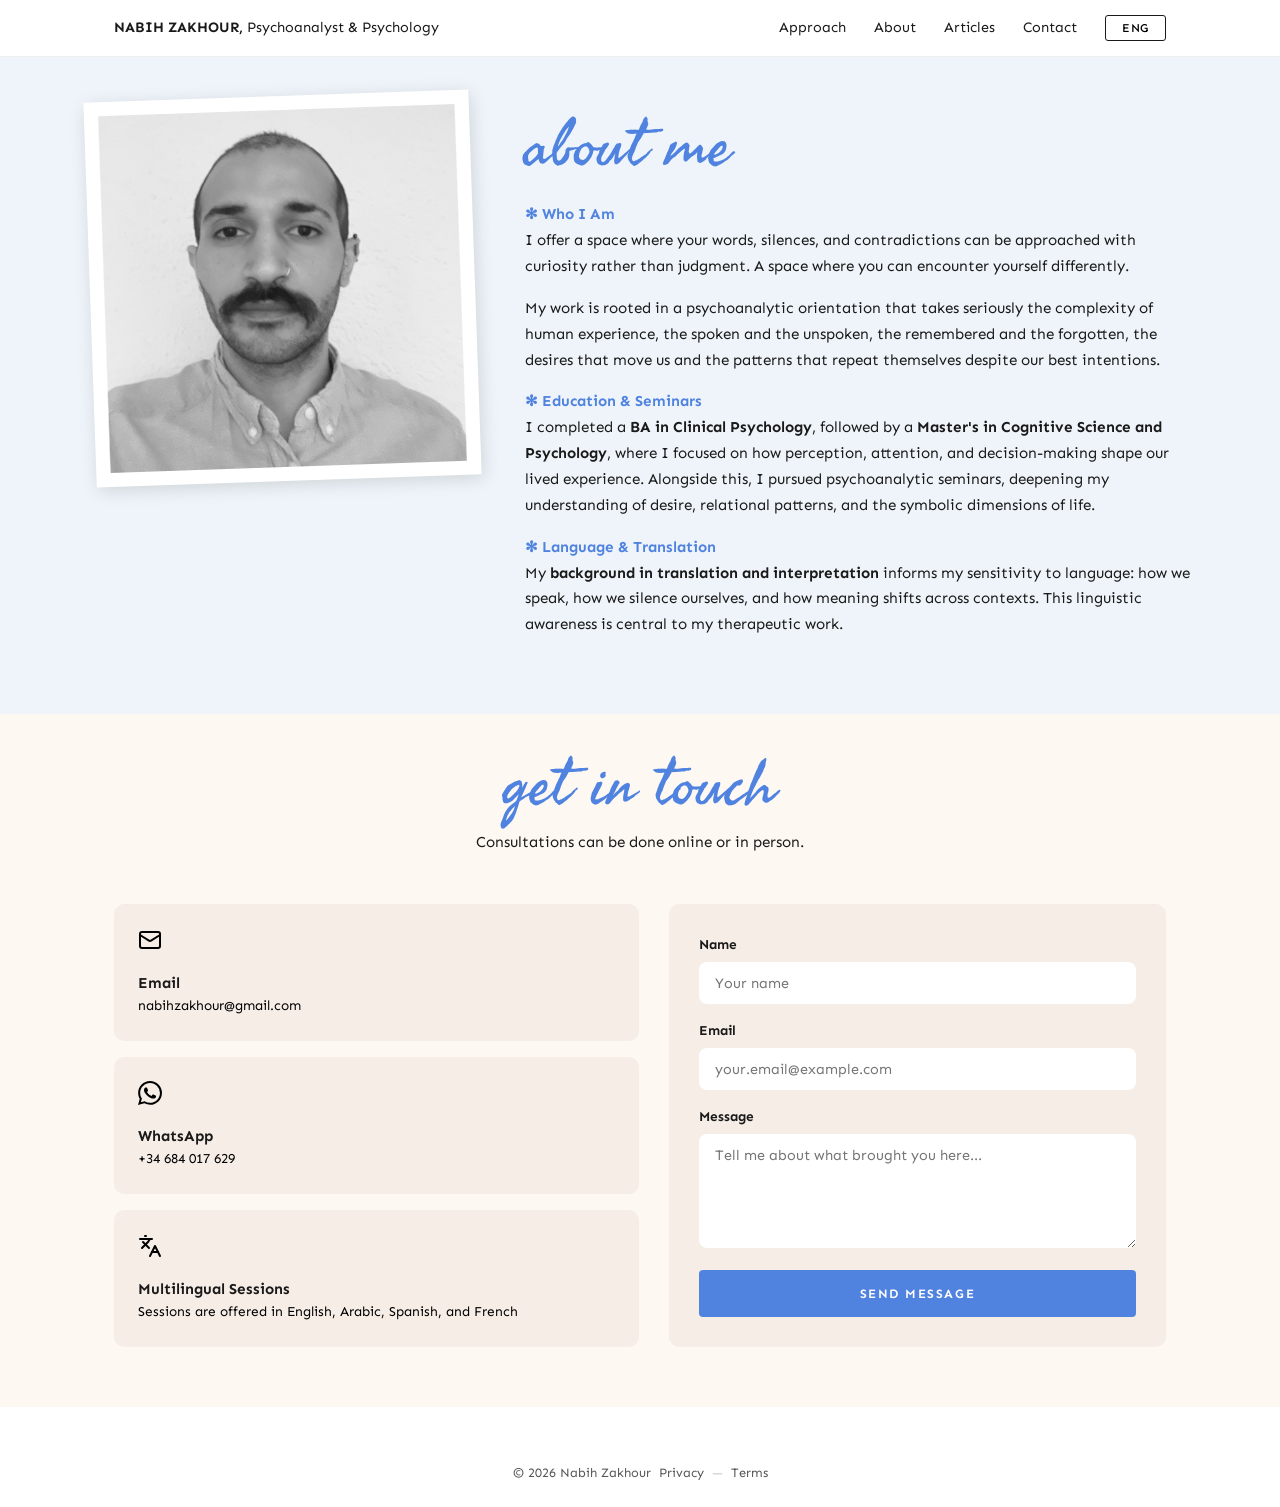
==== commit dad0b57e: "added favicon, that will need to be changed later" ====
--- a/about.html
+++ b/about.html
@@ -14,6 +14,8 @@
             href="https://fonts.googleapis.com/css2?family=Seaweed+Script&family=Sen:wght@400;500;600;700;800&display=swap"
             rel="stylesheet"
         />
+        <link rel="icon" type="image/png" sizes="32x32" href="assets/images/favicon-32x32.png" />
+        <link rel="apple-touch-icon" sizes="180x180" href="assets/images/apple-touch-icon.png" />
         <link rel="stylesheet" href="css/style.css" />
     </head>
     <body>
@@ -141,7 +143,7 @@
                             >
                         </div>
                     </div>
-                    <form class="get-in-touch__form" onsubmit="return false;">
+                    <form class="get-in-touch__form" action="https://formspree.io/f/YOUR_FORM_ID" method="POST">
                         <label class="get-in-touch__form-label" for="git-name"
                             >Name</label
                         >
@@ -149,7 +151,9 @@
                             class="get-in-touch__form-input"
                             type="text"
                             id="git-name"
+                            name="name"
                             placeholder="Your name"
+                            required
                         />
                         <label class="get-in-touch__form-label" for="git-email"
                             >Email</label
@@ -158,7 +162,9 @@
                             class="get-in-touch__form-input"
                             type="email"
                             id="git-email"
+                            name="email"
                             placeholder="your.email@example.com"
+                            required
                         />
                         <label
                             class="get-in-touch__form-label"
@@ -168,12 +174,15 @@
                         <textarea
                             class="get-in-touch__form-textarea"
                             id="git-message"
+                            name="message"
                             rows="5"
                             placeholder="Tell me about what brought you here..."
+                            required
                         ></textarea>
                         <button class="get-in-touch__form-btn" type="submit">
                             Send Message
                         </button>
+                        <p class="get-in-touch__form-status" style="display:none;"></p>
                     </form>
                 </div>
             </div>
--- a/css/style.css
+++ b/css/style.css
@@ -606,7 +606,7 @@
 .get-in-touch__icon {
     font-size: 1.6rem;
     margin-bottom: 6px;
-    color: #5083e0;
+    color: black;
 }
 
 .get-in-touch__card strong {
@@ -619,7 +619,7 @@
 .get-in-touch__card span {
     font-family: var(--font-sans);
     font-size: 0.85rem;
-    color: #5083e0;
+    color: black;
     text-decoration: none;
 }
 
@@ -692,6 +692,28 @@
     color: var(--color-white);
 }
 
+.get-in-touch__form-btn:disabled {
+    opacity: 0.6;
+    cursor: not-allowed;
+}
+
+.get-in-touch__form-status {
+    margin-top: 12px;
+    padding: 10px 14px;
+    border-radius: 4px;
+    font-size: 0.85rem;
+}
+
+.get-in-touch__form-status--success {
+    background: #e8f5e9;
+    color: #2e7d32;
+}
+
+.get-in-touch__form-status--error {
+    background: #fce4ec;
+    color: #c62828;
+}
+
 /* =========================================
    Footer
    ========================================= */
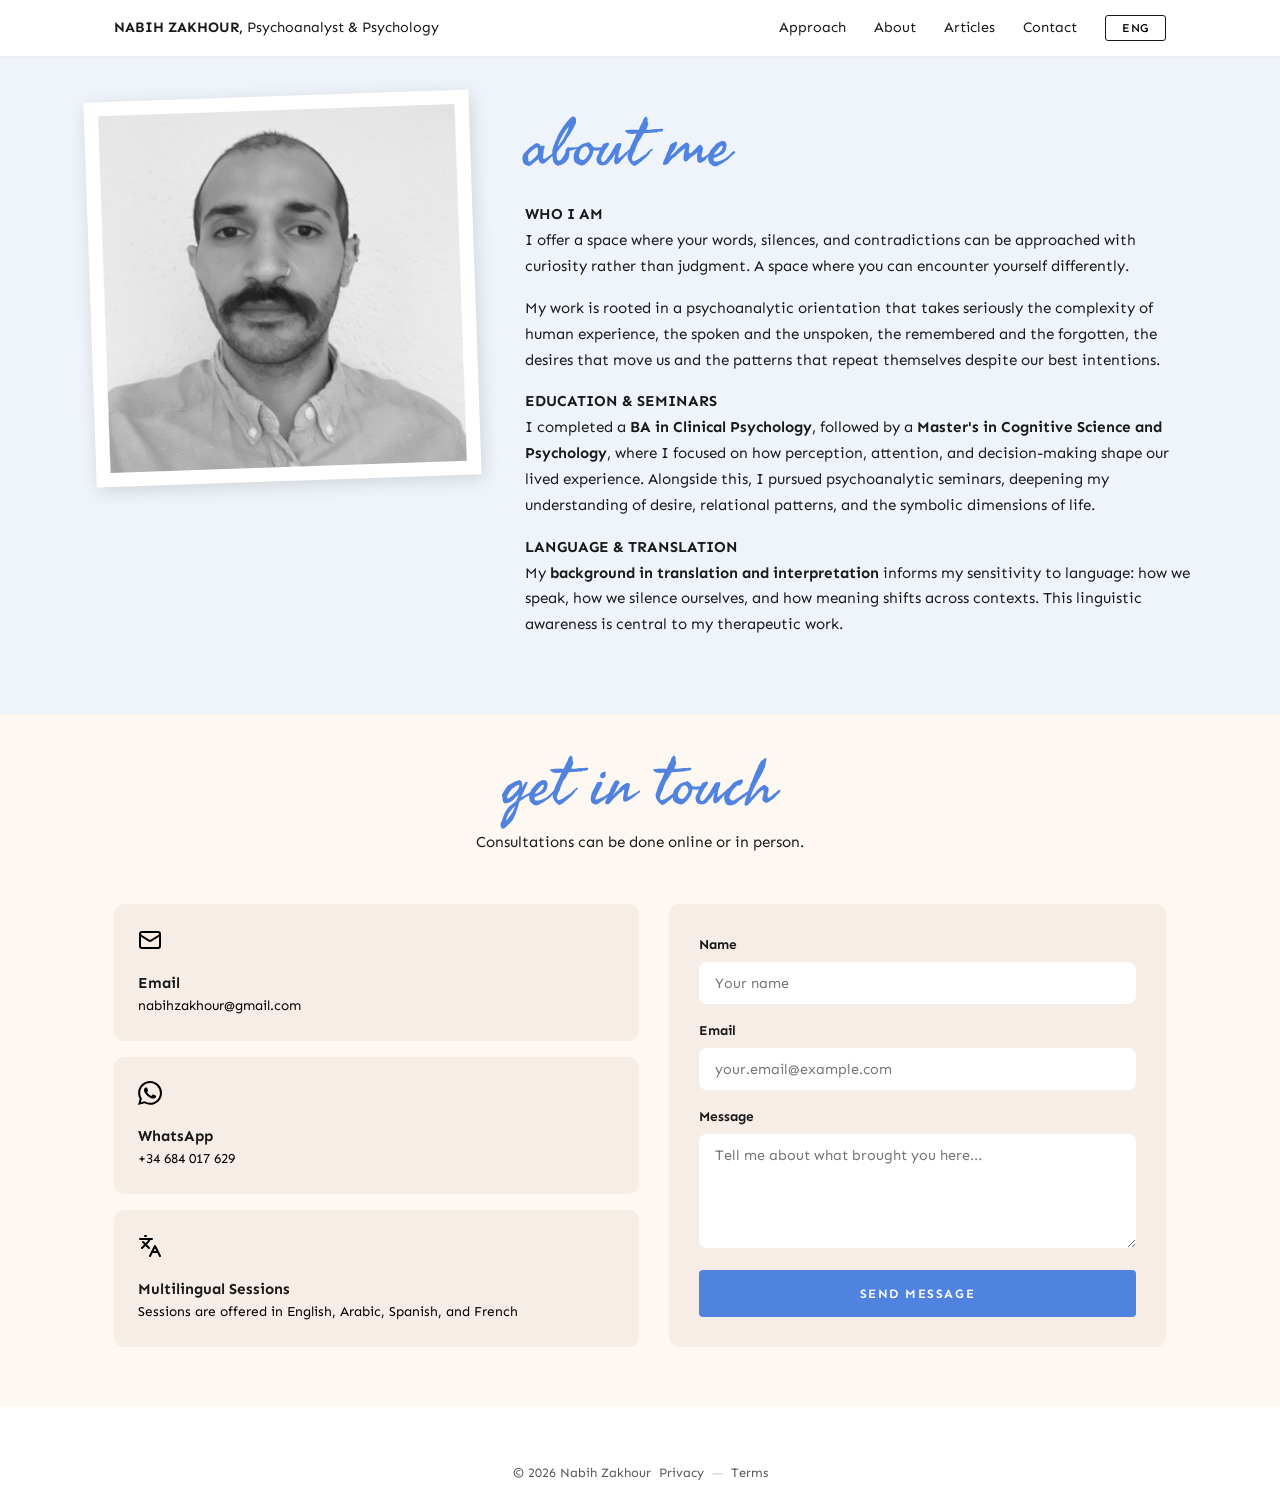
==== commit 02024b81: "Redesign articles page with horizontal card layout - Add dedicated articles.html page with horizonta" ====
--- a/about.html
+++ b/about.html
@@ -38,7 +38,7 @@
                         >Approach</a
                     >
                     <a href="about.html" class="header__nav-link">About</a>
-                    <a href="index.html#articles" class="header__nav-link"
+                    <a href="articles.html" class="header__nav-link"
                         >Articles</a
                     >
                     <a href="index.html#contact" class="header__nav-link"
@@ -64,7 +64,7 @@
                 <div class="about-page__content">
                     <h2 class="about-page__title">about me</h2>
                     <p>
-                        <strong>✻ Who I Am</strong><br />
+                        <strong style="color: #1a1a1a">WHO I AM</strong><br />
                         I offer a space where your words, silences, and
                         contradictions can be approached with curiosity rather
                         than judgment. A space where you can encounter yourself
@@ -80,7 +80,7 @@
                     </p>
 
                     <p>
-                        <strong>✻ Education & Seminars</strong><br />
+                        <strong style="color: #1a1a1a">EDUCATION & SEMINARS</strong><br />
                         I completed a
                         <strong>BA in Clinical Psychology</strong>, followed by
                         a
@@ -95,7 +95,7 @@
                     </p>
 
                     <p>
-                        <strong>✻ Language & Translation</strong><br />
+                        <strong style="color: #1a1a1a">LANGUAGE & TRANSLATION</strong><br />
                         My
                         <strong
                             >background in translation and
--- a/css/style.css
+++ b/css/style.css
@@ -99,6 +99,18 @@
 .btn--light:hover {
     background: #dce8f3;
     border-color: #dce8f3;
+}
+
+.btn--soft {
+    background: #dce8f3;
+    color: var(--color-black);
+    border: 2px solid #dce8f3;
+    border-radius: 4px;
+}
+
+.btn--soft:hover {
+    background: #c8daf0;
+    border-color: #c8daf0;
 }
 
 .btn--small {
@@ -370,12 +382,12 @@
    ========================================= */
 
 .approach {
-    padding: 40px 24px;
+    padding: 70px 24px;
     background: #bcd9f2;
 }
 
 .approach__inner {
-    max-width: 800px;
+    max-width: var(--max-width);
     margin: 0 auto;
 }
 
@@ -385,33 +397,51 @@
     font-weight: 400;
     color: #5083e0;
     text-align: center;
-    margin-bottom: 40px;
+    margin-bottom: 16px;
     line-height: 1.1;
 }
 
 .approach__intro {
     font-size: 0.95rem;
-    margin-bottom: 32px;
-    color: var(--color-black);
+    margin-bottom: 48px;
+    color: var(--color-black);
+    text-align: center;
+    max-width: 600px;
+    margin-left: auto;
+    margin-right: auto;
 }
 
 .approach__principles {
-    display: flex;
-    flex-direction: column;
+    display: grid;
+    grid-template-columns: repeat(2, 1fr);
     gap: 24px;
 }
 
+.approach__principle {
+    background: #b2d3ed;
+    border-radius: 10px;
+    padding: 28px;
+    transition: box-shadow 0.3s;
+}
+
+.approach__principle:hover {
+    box-shadow: 0 4px 16px rgba(0, 0, 0, 0.08);
+}
+
+.approach__marker {
+    display: block;
+    font-size: 1.6rem;
+    color: #5083e0;
+    margin-bottom: 10px;
+    line-height: 1;
+}
+
 .approach__principle h3 {
     font-family: var(--font-serif);
-    font-size: 0.95rem;
+    font-size: 1.05rem;
     font-weight: 700;
-    margin-bottom: 4px;
-    color: var(--color-black);
-}
-
-.approach__marker {
-    color: var(--color-blue);
-    margin-right: 4px;
+    margin-bottom: 8px;
+    color: var(--color-black);
 }
 
 .approach__principle p {
@@ -498,6 +528,119 @@
     font-size: 0.85rem;
     line-height: 1.6;
     color: var(--color-gray);
+}
+
+/* =========================================
+   Articles Page (Horizontal Layout)
+   ========================================= */
+
+.articles-page {
+    padding: 40px 24px 60px;
+    padding-top: calc(var(--header-height) + 40px);
+    background: #eef4f9;
+}
+
+.articles-page__inner {
+    max-width: var(--max-width);
+    margin: 0 auto;
+}
+
+.articles-page__title {
+    font-family: var(--font-script);
+    font-size: 4rem;
+    font-weight: 400;
+    color: #5083e0;
+    text-align: center;
+    margin-bottom: 40px;
+}
+
+.articles-page__list {
+    display: flex;
+    flex-direction: column;
+}
+
+.article-row {
+    display: flex;
+    gap: 40px;
+    padding: 40px 0;
+    border-bottom: 1px solid var(--color-border);
+}
+
+.article-row:first-child {
+    padding-top: 0;
+}
+
+.article-row:last-child {
+    border-bottom: none;
+}
+
+.article-row__image {
+    flex: 0 0 280px;
+    max-width: 280px;
+    overflow: hidden;
+}
+
+.article-row__image img {
+    width: 100%;
+    height: 180px;
+    object-fit: cover;
+}
+
+.article-row__content {
+    flex: 1;
+    display: flex;
+    flex-direction: column;
+}
+
+.article-row__date {
+    font-family: var(--font-serif);
+    font-size: 0.85rem;
+    color: var(--color-gray);
+    margin-bottom: 12px;
+}
+
+.article-row__title {
+    font-family: var(--font-sans);
+    font-size: 1.1rem;
+    font-weight: 700;
+    letter-spacing: 0.02em;
+    text-transform: uppercase;
+    color: var(--color-black);
+    margin-bottom: 14px;
+    line-height: 1.3;
+}
+
+.article-row__excerpt {
+    font-family: var(--font-serif);
+    font-size: 0.9rem;
+    line-height: 1.7;
+    color: var(--color-gray);
+    margin-bottom: 16px;
+}
+
+.article-row__link {
+    font-family: var(--font-sans);
+    font-size: 0.85rem;
+    font-weight: 600;
+    color: var(--color-black);
+    text-decoration: none;
+    margin-top: auto;
+    transition: color 0.2s;
+}
+
+.article-row__link:hover {
+    color: var(--color-blue);
+}
+
+.articles-page__footer-title {
+    font-family: var(--font-sans);
+    font-size: 0.85rem;
+    font-weight: 700;
+    letter-spacing: 0.05em;
+    text-transform: uppercase;
+    color: var(--color-black);
+    margin-top: 60px;
+    padding-bottom: 20px;
 }
 
 /* =========================================
@@ -918,6 +1061,23 @@
         grid-template-columns: repeat(2, 1fr);
     }
 
+    .article-row {
+        gap: 30px;
+    }
+
+    .article-row__image {
+        flex: 0 0 220px;
+        max-width: 220px;
+    }
+
+    .article-row__image img {
+        height: 150px;
+    }
+
+    .approach__principles {
+        grid-template-columns: 1fr;
+    }
+
     .approach__title,
     .contact__title {
         font-size: 3.5rem;
@@ -980,7 +1140,7 @@
     }
 
     .approach {
-        padding: 40px 20px;
+        padding: 50px 20px;
     }
 
     .approach__title,
@@ -995,4 +1155,28 @@
     .articles {
         padding: 50px 20px;
     }
-}
+
+    .article-row {
+        flex-direction: column;
+        gap: 20px;
+    }
+
+    .article-row__image {
+        flex: none;
+        max-width: 100%;
+    }
+
+    .article-row__image img {
+        height: 200px;
+        width: 100%;
+    }
+
+    .articles-page {
+        padding: 30px 20px 50px;
+        padding-top: calc(var(--header-height) + 30px);
+    }
+
+    .articles-page__footer-title {
+        margin-top: 40px;
+    }
+}
